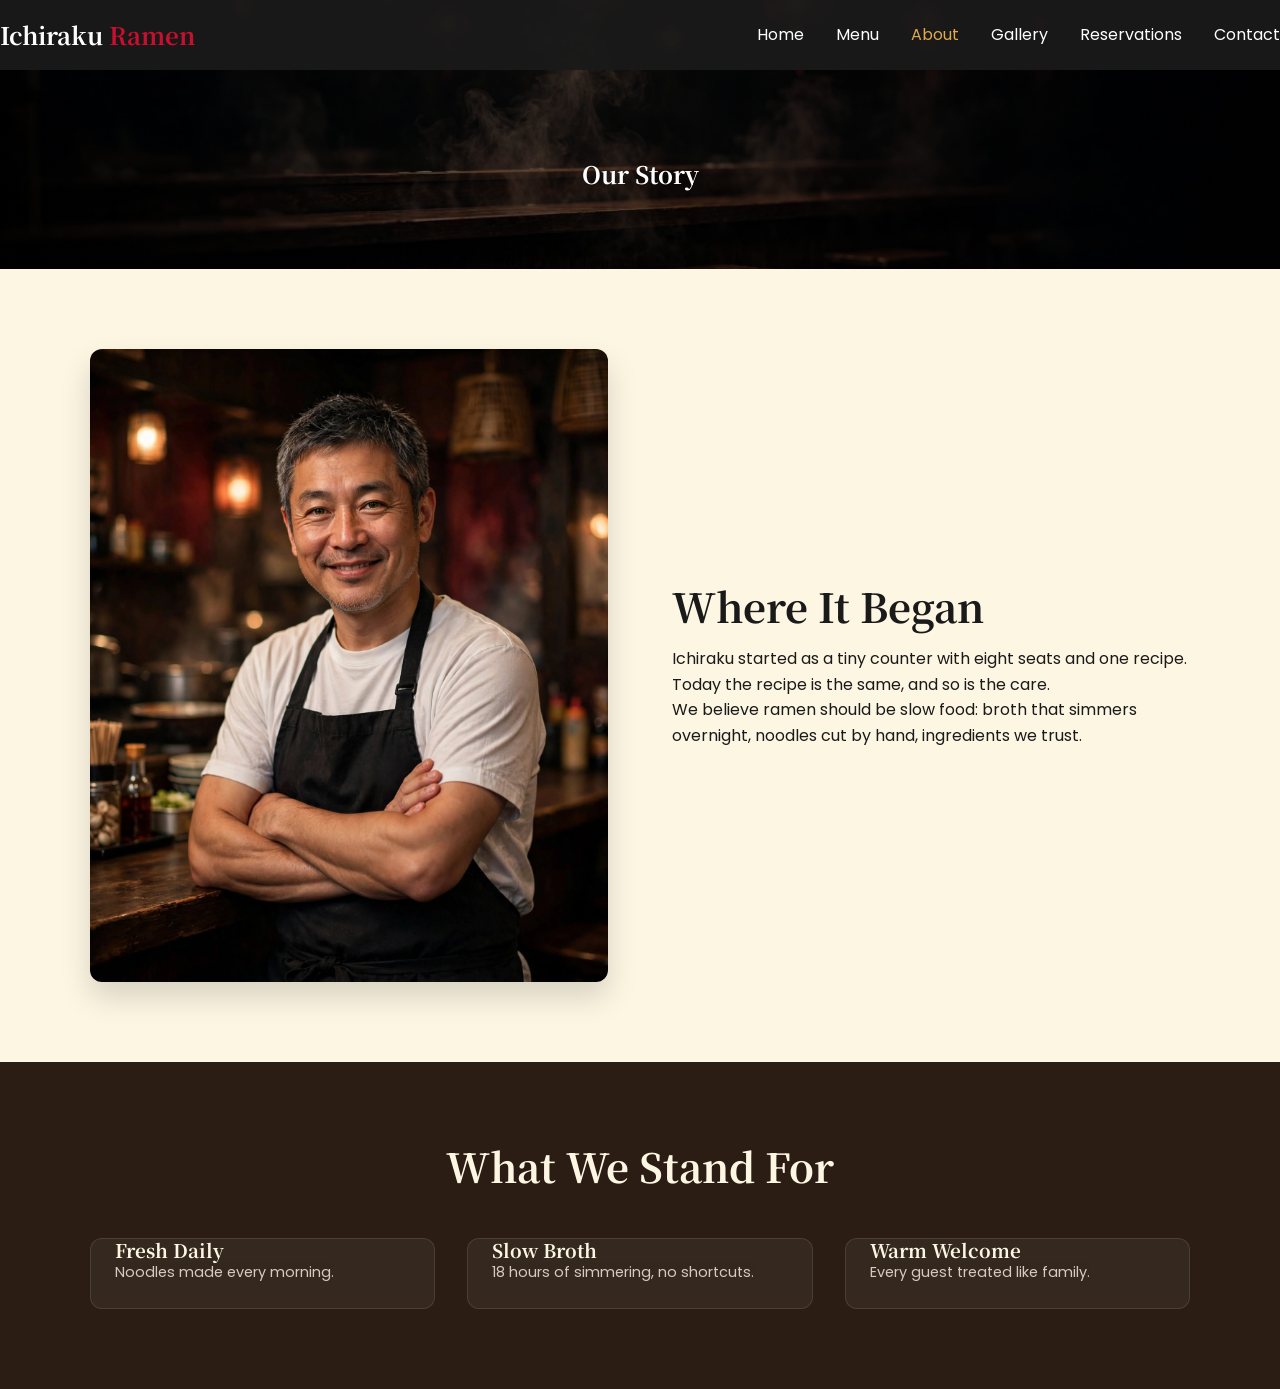
==== Ichiraku/about.html @ c9768f03 "Add files via upload" ====
<!DOCTYPE html>
<html lang="en">
<head>
  <meta charset="UTF-8">
  <meta name="viewport" content="width=device-width, initial-scale=1.0">
  <title>Ichiraku Ramen Shop | About</title>

  <link rel="preconnect" href="https://fonts.googleapis.com">
  <link href="https://fonts.googleapis.com/css2?family=Noto+Serif+JP:wght@500;700&family=Poppins:wght@300;400;500&display=swap" rel="stylesheet">
  <link rel="stylesheet" href="css/style.css">
</head>
<body>
    <header class="site-header">
  <nav class="navbar">
    <a href="index.html" class="logo">Ichiraku <span>Ramen</span></a>
    <ul class="nav-links">
      <li><a href="index.html">Home</a></li>
      <li><a href="menu.html">Menu</a></li>
      <li><a href="about.html" class="active">About</a></li>
      <li><a href="gallery.html">Gallery</a></li>
      <li><a href="reservations.html">Reservations</a></li>
      <li><a href="contact.html">Contact</a></li>
    </ul>
  </nav>
</header>

<main>
  <section class="page-hero">
    <h1>Our Story</h1>
  </section>

  <section class="section">
    <div class="container two-col">
      <img class="reveal" src="images/founder.jpg" alt="Founder of Ichiraku">
      <div class="reveal">
        <h2>Where It Began</h2>
        <p>Ichiraku started as a tiny counter with eight seats and one recipe. Today the recipe is the same, and so is the care.</p>
        <p>We believe ramen should be slow food: broth that simmers overnight, noodles cut by hand, ingredients we trust.</p>
      </div>
    </div>
  </section>

  <section class="section dark">
    <div class="container">
      <h2 class="section-title reveal">What We Stand For</h2>
      <div class="card-grid">
        <article class="card reveal"><h3>Fresh Daily</h3><p>Noodles made every morning.</p></article>
        <article class="card reveal"><h3>Slow Broth</h3><p>18 hours of simmering, no shortcuts.</p></article>
        <article class="card reveal"><h3>Warm Welcome</h3><p>Every guest treated like family.</p></article>
      </div>
    </div>
  </section>
</main>
</body>
</html>
---- Ichiraku/css/style.css ----
/* The root holds variables we can reuse across our website */
:root {
  --red: #c8102e;
  --cream: #fdf6e3;
  --dark: #1a1a1a;
  --wood: #2b1d14;
  --gold: #e0a84f;
}

/* Reset margins and paddings so all browsers look the same */
* {
  margin: 0;
  padding: 0;
  box-sizing: border-box; /* Makes padding not affect total element width */
}

html {
  scroll-behavior: smooth; /* Smooth scrolling when clicking links */
}

body {
  font-family: "Poppins", sans-serif;
  background-color: var(--cream);
  color: var(--dark);
  line-height: 1.6;
}

/* Headings */
h1, h2, h3 {
  font-family: "Noto Serif JP", serif;
  line-height: 1.2;
}

h2 {
  font-size: 2.5rem;
  margin-bottom: 1rem;
}

img {
  max-width: 100%;
  display: block; /* Removes weird whitespace under images */
}

a {
  text-decoration: none;
  color: inherit;
}

ul {
  list-style: none; /* Removes default bullets from lists */
}

/* ==========================================
   2. REUSABLE LAYOUT COMPONENTS
   ========================================== */

/* Centers our content and keeps it from stretching too wide */
.container {
  max-width: 1100px;
  width: 90%;
  margin: 0 auto; /* Centers the container */
}

.section {
  padding: 5rem 0;
}

.section-title {
  text-align: center;
  margin-bottom: 3rem;
}

/* Buttons */
.btn {
  display: inline-block;
  background-color: var(--red);
  color: #fff;
  padding: 0.8rem 2rem;
  border-radius: 30px;
  font-weight: 500;
  margin-top: 1rem;
  transition: background-color 0.3s, transform 0.3s;
}

.btn:hover {
  background-color: #a00d25;
  transform: translateY(-3px); /* Lifts the button slightly */
}

.btn-outline {
  background-color: transparent;
  border: 2px solid #fff;
}

.btn-outline:hover {
  background-color: #fff;
  color: var(--dark);
}

/* ==========================================
   3. HEADER & NAVIGATION (Flexbox)
   ========================================== */
.site-header {
  position: fixed; /* Stays at the top of the screen */
  top: 0;
  left: 0;
  width: 100%;
  z-index: 100;
  background-color: rgba(26, 26, 26, 0.95); /* Semi-transparent dark background */
}

.navbar {
  display: flex;
  justify-content: space-between; /* Pushes logo to left, links to right */
  align-items: center;
  padding: 1rem 0;
}

.logo {
  font-family: "Noto Serif JP", serif;
  font-size: 1.5rem;
  color: #fff;
  font-weight: 700;
}

.logo span {
  color: var(--red);
}

.nav-links {
  display: flex;
  gap: 2rem;
}

.nav-links a {
  color: #fff;
  font-size: 1rem;
  padding-bottom: 5px;
  transition: color 0.3s;
}

.nav-links a:hover,
.nav-links a.active {
  color: var(--gold);
}

/* ==========================================
   4. HERO SECTION
   ========================================== */
.hero {
  min-height: 100vh;
  /* Adds a dark overlay on top of the hero image so text is readable */
  background: 
    linear-gradient(rgba(0, 0, 0, 0.6), rgba(0, 0, 0, 0.6)),
    url("../images/hero-ramen.jpg") center/cover no-repeat;
  display: flex;
  align-items: center;
  justify-content: center;
  text-align: center;
  color: #fff;
  padding: 6rem 1rem 2rem;
}

.hero-tag {
  letter-spacing: 3px;
  text-transform: uppercase;
  color: var(--gold);
  font-weight: 600;
}

.hero h1 {
  font-size: 3.5rem;
  margin: 1rem 0;
}

.hero-text {
  max-width: 600px;
  margin: 0 auto 2rem;
  font-size: 1.15rem;
}

.hero-buttons {
  display: flex;
  gap: 1rem;
  justify-content: center;
}

/* Simple entry animation for the Hero content */
@keyframes fadeIn {
  from { opacity: 0; transform: translateY(20px); }
  to { opacity: 1; transform: translateY(0); }
}

.hero-content {
  animation: fadeIn 1s ease-out;
}

/* ==========================================
   5. TWO COLUMN & CARD SECTIONS (Grid)
   ========================================== */
.two-col {
  display: grid;
  grid-template-columns: 1fr 1fr; /* Two equal-width columns */
  gap: 4rem;
  align-items: center;
}

.two-col img {
  border-radius: 12px;
  box-shadow: 0 15px 30px rgba(0, 0, 0, 0.15);
}

.dark {
  background-color: var(--wood);
  color: var(--cream);
}

/* Grid layout for Ramen items/Cards */
.card-grid {
  display: grid;
  /* Automatically adjusts column count based on screen size */
  grid-template-columns: repeat(auto-fit, minmax(280px, 1fr));
  gap: 2rem;
}

.card {
  background: rgba(255, 255, 255, 0.05);
  border: 1px solid rgba(255, 255, 255, 0.1);
  border-radius: 12px;
  overflow: hidden;
  padding-bottom: 1.5rem;
  transition: transform 0.3s, box-shadow 0.3s;
}

.card:hover {
  transform: translateY(-5px);
  box-shadow: 0 10px 20px rgba(0, 0, 0, 0.3);
}

.card img {
  height: 220px;
  width: 100%;
  object-fit: cover;
  margin-bottom: 1rem;
}

.card h3, 
.card p, 
.card .price {
  padding: 0 1.5rem;
}

.card p {
  font-size: 0.9rem;
  opacity: 0.8;
}

.price {
  display: block;
  margin-top: 0.8rem;
  color: var(--gold);
  font-weight: 600;
}

/* Call to Action Banner */
.cta {
  text-align: center;
  background-color: var(--red);
  color: #fff;
}

.cta .btn {
  background-color: #fff;
  color: var(--red);
}

.cta .btn:hover {
  background-color: var(--cream);
}

/* ==========================================
   6. INNER PAGES (Menu, Gallery, Contact)
   ========================================== */

/* Sub-page Banner */
.page-hero {
  padding: 10rem 1rem 5rem;
  text-align: center;
  color: #fff;
  background: 
    linear-gradient(rgba(0,0,0,0.6), rgba(0,0,0,0.6)),
    url("../images/page-banner.jpg") center/cover no-repeat;
}

/* Restaurant Menu Style */
.menu-category {
  margin-bottom: 4rem;
}

.menu-item {
  display: flex;
  justify-content: space-between;
  gap: 2rem;
  padding: 1.2rem 0;
  border-bottom: 1px dashed rgba(0, 0, 0, 0.15);
}

.menu-item h3 {
  font-size: 1.2rem;
}

.menu-item p {
  font-size: 0.9rem;
  opacity: 0.7;
}

.menu-item .price {
  color: var(--red);
  font-weight: bold;
}

/* Gallery Grid */
.gallery-grid {
  display: grid;
  grid-template-columns: repeat(auto-fit, minmax(280px, 1fr));
  gap: 1rem;
}

.gallery-grid figure {
  overflow: hidden;
  border-radius: 8px;
}

.gallery-grid img {
  width: 100%;
  height: 280px;
  object-fit: cover;
  transition: transform 0.5s;
}

.gallery-grid figure:hover img {
  transform: scale(1.05); /* Soft zoom-in effect on hover */
}

/* ==========================================
   7. CONTACT PAGE & FORMS
   ========================================== */
.info-grid {
  display: grid;
  grid-template-columns: repeat(auto-fit, minmax(250px, 1fr));
  gap: 2rem;
  text-align: center;
  margin-bottom: 3rem;
}

.info-box {
  background: #fff;
  padding: 2.5rem;
  border-radius: 12px;
  box-shadow: 0 5px 15px rgba(0,0,0,0.05);
}

.form-box {
  max-width: 600px;
  margin: 0 auto;
}

.form-group {
  margin-bottom: 1.2rem;
}

.form-group label {
  display: block;
  margin-bottom: 0.5rem;
  font-weight: 500;
}

.form-box input,
.form-box select,
.form-box textarea {
  width: 100%;
  padding: 0.8rem;
  border: 1px solid #ccc;
  border-radius: 6px;
  font-family: inherit;
  font-size: 1rem;
}

.form-box input:focus,
.form-box select:focus,
.form-box textarea:focus {
  outline: 2px solid var(--red);
  border-color: transparent;
}

.map-frame {
  width: 100%;
  height: 350px;
  border: 0;
  border-radius: 12px;
}

/* ==========================================
   8. FOOTER
   ========================================== */
.site-footer {
  background-color: var(--dark);
  color: #aaa;
  text-align: center;
  padding: 3rem 1rem;
  font-size: 0.9rem;
}

/* ==========================================
   9. RESPONSIVE DESIGN (Media Queries)
   ========================================== */
@media (max-width: 768px) {
  /* Stack grid layouts on top of each other for tablets/phones */
  .two-col {
    grid-template-columns: 1fr;
    gap: 2.5rem;
  }

  .navbar {
    flex-direction: column; /* Stack logo and nav links vertically */
    gap: 1rem;
  }

  .nav-links {
    gap: 1.2rem;
    flex-wrap: wrap;
    justify-content: center;
  }

  .hero h1 {
    font-size: 2.5rem;
  }

  .section {
    padding: 3.5rem 0;
  }
}

.site-footer .nav-links {
  display: flex;
  flex-wrap: wrap;        /* Allows items to wrap neatly on smaller screens */
  justify-content: center;/* Center the links horizontally */
  list-style: none;       /* Remove bullet points */
  padding: 0;
  margin: 1rem 0 0 0;
  gap: 1.5rem;            /* Space out navigation links */
}
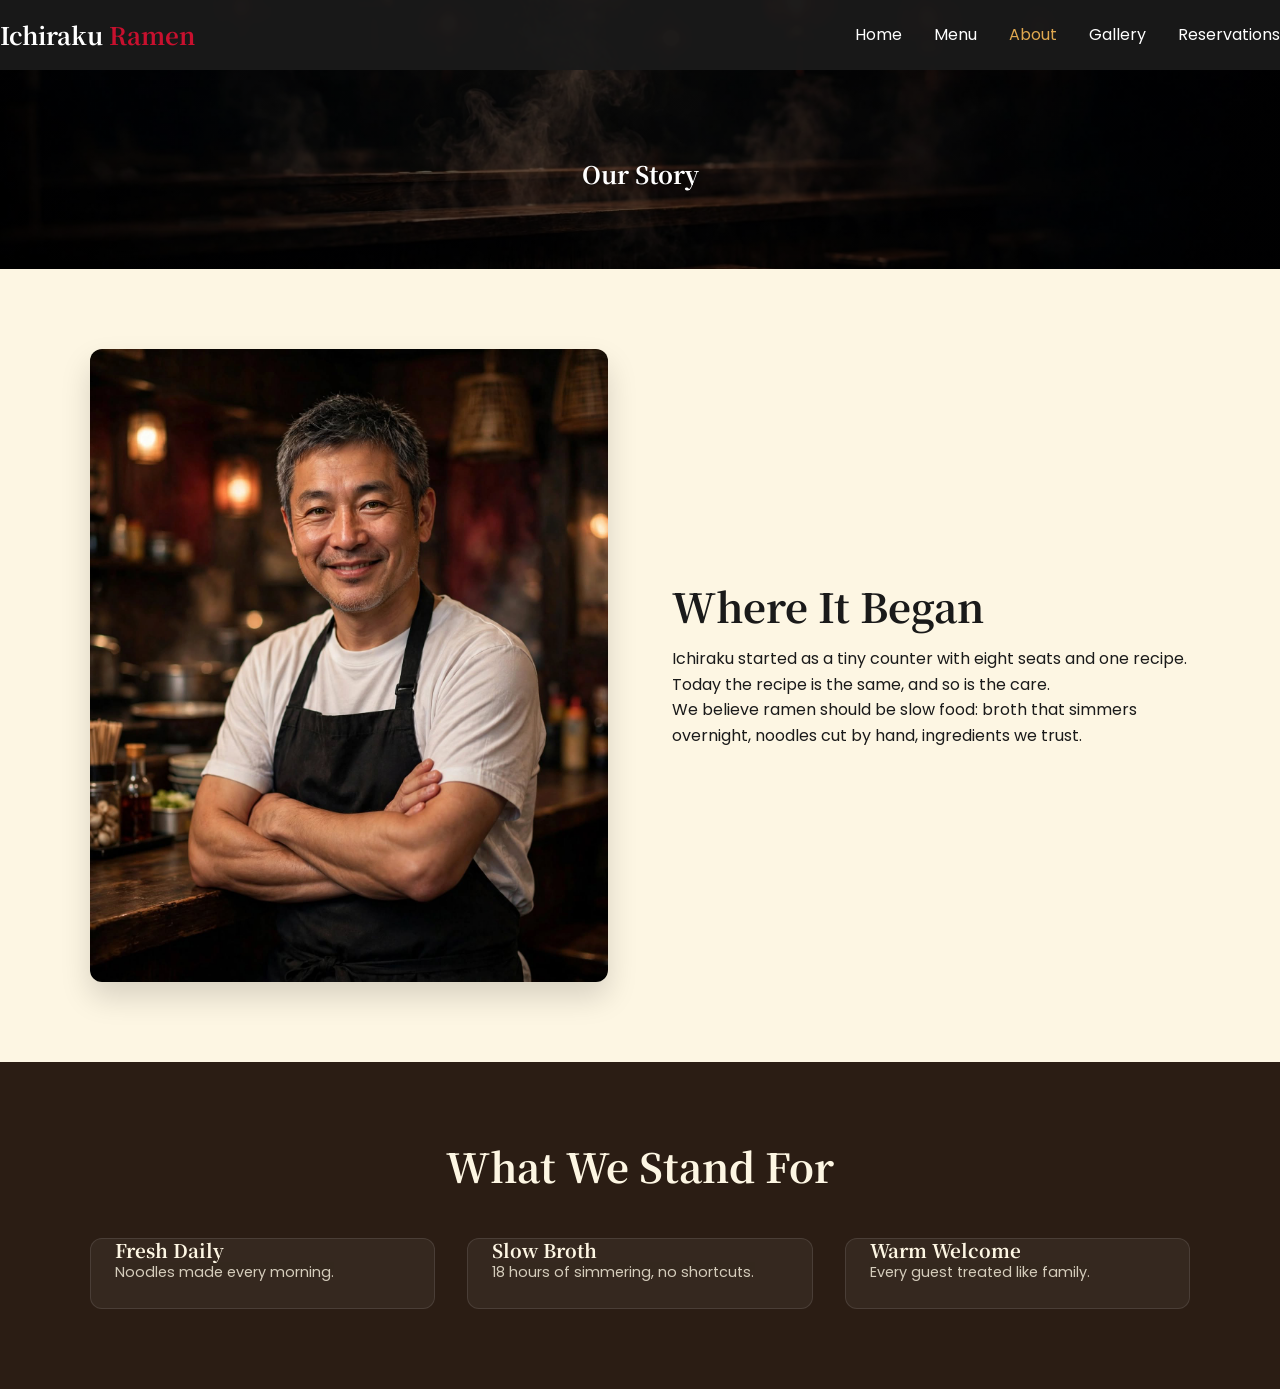
==== commit 91d2a0d8: "Remove Contact page and fix mobile header - Delete contact.html and remove its links from the nav an" ====
--- a/Ichiraku/about.html
+++ b/Ichiraku/about.html
@@ -19,7 +19,6 @@
       <li><a href="about.html" class="active">About</a></li>
       <li><a href="gallery.html">Gallery</a></li>
       <li><a href="reservations.html">Reservations</a></li>
-      <li><a href="contact.html">Contact</a></li>
     </ul>
   </nav>
 </header>
--- a/Ichiraku/css/style.css
+++ b/Ichiraku/css/style.css
@@ -421,15 +421,27 @@
     gap: 2.5rem;
   }
 
+  /* Compact header: logo on top, links wrapped in a tidy centred row */
   .navbar {
     flex-direction: column; /* Stack logo and nav links vertically */
-    gap: 1rem;
+    gap: 0.6rem;
+    padding: 0.8rem 1rem; /* Keeps the logo off the screen edge */
+  }
+
+  .logo {
+    font-size: 1.3rem;
   }
 
   .nav-links {
-    gap: 1.2rem;
+    gap: 0.4rem 1rem;
     flex-wrap: wrap;
     justify-content: center;
+    margin: 0;
+  }
+
+  .nav-links a {
+    font-size: 0.9rem;
+    padding-bottom: 2px;
   }
 
   .hero h1 {
